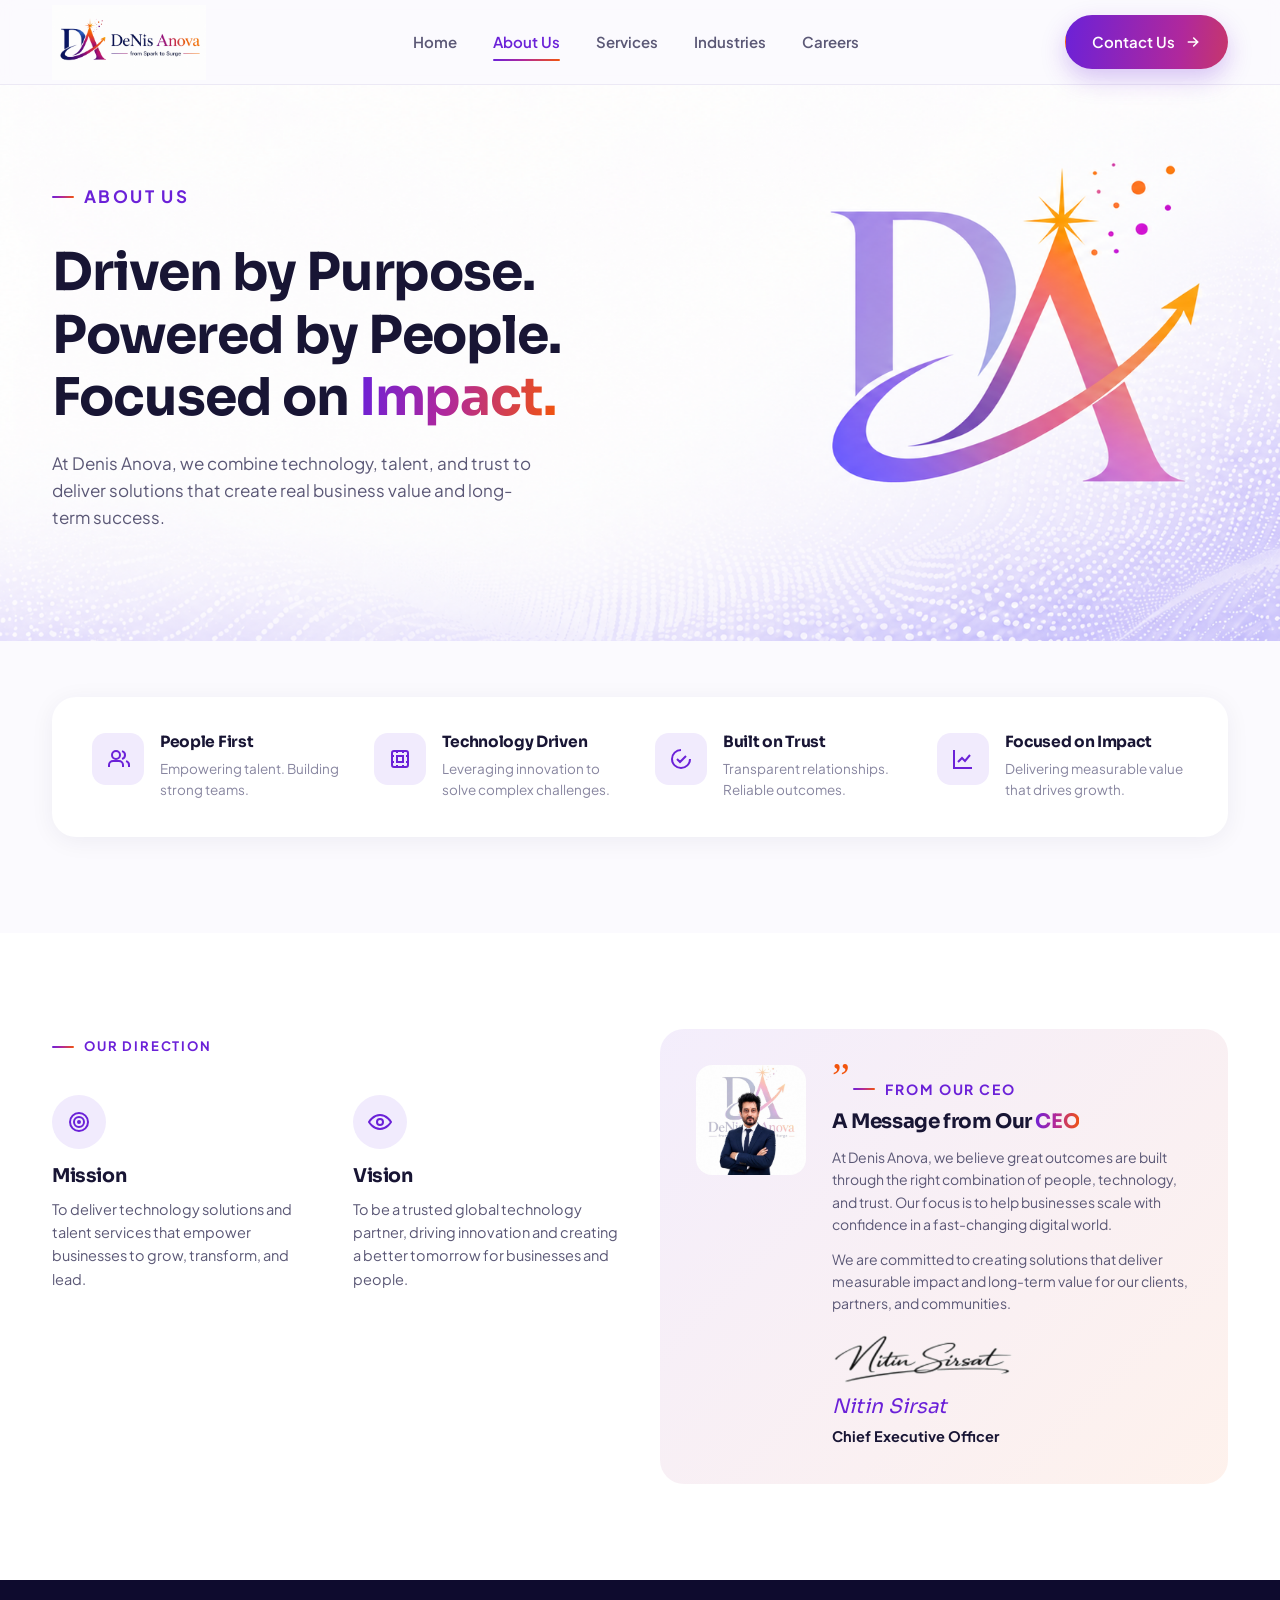
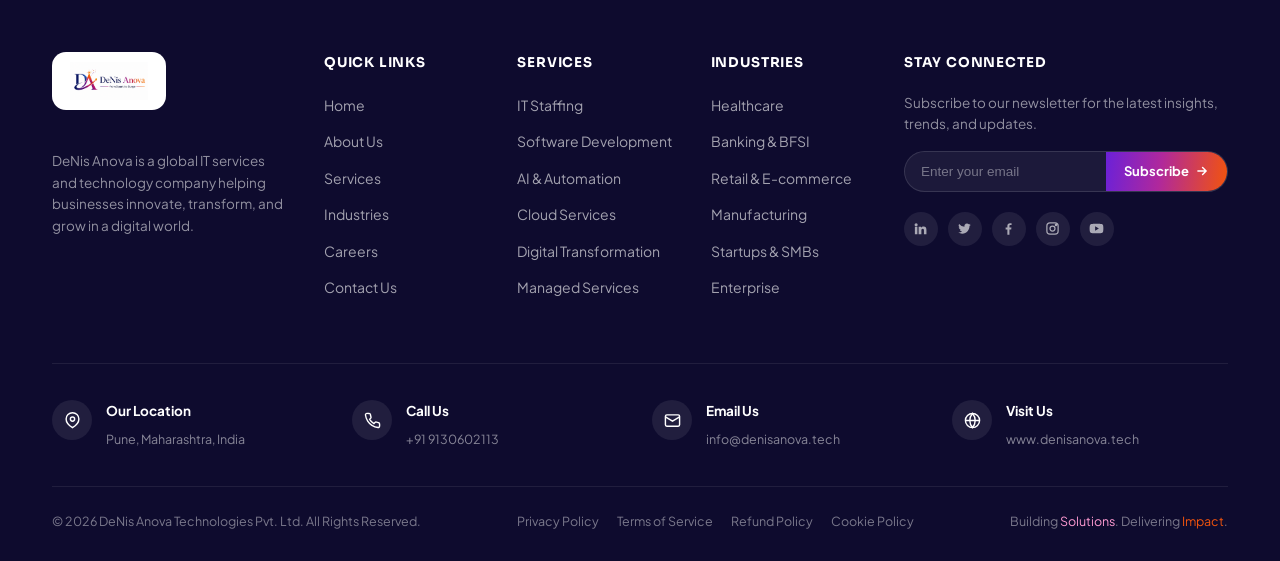
==== about.html @ b921ff55 "README.md # Priya Project  A responsive website developed using HTML, CSS and JavaScript.  ## Te" ====
<!DOCTYPE html>
<html lang="en">
<head>
<meta charset="UTF-8">
<meta name="viewport" content="width=device-width, initial-scale=1.0">
<title>About Us | DeNis Anova</title>
<meta name="description" content="Driven by purpose, powered by people, focused on impact — learn about DeNis Anova's mission, vision, and leadership.">
<link rel="preconnect" href="https://fonts.googleapis.com">
<link href="https://fonts.googleapis.com/css2?family=Sora:wght@600;700;800&family=Plus+Jakarta+Sans:wght@400;500;600;700&display=swap" rel="stylesheet">
<link rel="stylesheet" href="style.css">
</head>
<body>

<!-- ============================= HEADER ============================= -->
<header class="site-header">
  <div class="container">
    <a href="index.html" class="logo">
      <img src="Denislogo.png" alt="DeNis Anova logo">
    </a>

    <nav class="main-nav">
      <ul>
        <li><a href="index.html">Home</a></li>
        <li><a href="about.html" class="active">About Us</a></li>
        <li><a href="services.html">Services</a></li>
        <li><a href="industries.html">Industries</a></li>
        <li><a href="careers.html">Careers</a></li>
      </ul>
    </nav>

    <div class="header-actions">
      <a href="#" class="btn btn-primary" data-open-contact>
        Contact Us
        <svg viewBox="0 0 24 24" fill="none" stroke="currentColor" stroke-width="2.4" stroke-linecap="round"><path d="M5 12h14M13 6l6 6-6 6"/></svg>
      </a>
      <button class="nav-toggle" aria-label="Toggle menu"><span></span><span></span><span></span></button>
    </div>
  </div>
</header>

<!-- ============================= ABOUT HERO ============================= -->
<section class="hero about-hero">
  <div class="container">
    <div class="hero-copy reveal">
      <p class="eyebrow">About Us</p>
      <h1>Driven by Purpose.<br>Powered by People.<br>Focused on <span class="text-gradient">Impact.</span></h1>
      <p>At Denis Anova, we combine technology, talent, and trust to deliver solutions that create real business value and long-term success.</p>
    </div>
    <div class="about-photo-wrap reveal" aria-hidden="true"></div>
  </div>
</section>

<!-- ========================= PILLARS ========================= -->
<section class="section" style="padding-top:0;">
  <div class="container">
    <div class="pillars-row reveal">
      <div class="value-item">
        <div class="value-icon"><svg viewBox="0 0 24 24" fill="none" stroke="currentColor" stroke-width="2"><path d="M17 20v-2a4 4 0 0 0-4-4H7a4 4 0 0 0-4 4v2"/><circle cx="10" cy="8" r="4"/><path d="M23 20v-2a4 4 0 0 0-3-3.87M16 4.13a4 4 0 0 1 0 7.75"/></svg></div>
        <div><h4>People First</h4><p>Empowering talent. Building strong teams.</p></div>
      </div>
      <div class="value-item">
        <div class="value-icon"><svg viewBox="0 0 24 24" fill="none" stroke="currentColor" stroke-width="2"><rect x="4" y="4" width="16" height="16" rx="2"/><path d="M9 9h6v6H9zM4 9h2M4 15h2M18 9h2M18 15h2M9 4v2M15 4v2M9 18v2M15 18v2"/></svg></div>
        <div><h4>Technology Driven</h4><p>Leveraging innovation to solve complex challenges.</p></div>
      </div>
      <div class="value-item">
        <div class="value-icon"><svg viewBox="0 0 24 24" fill="none" stroke="currentColor" stroke-width="2"><path d="M11 17a5 5 0 0 0 5-5V7l-5-4-5 4v5a5 5 0 0 0 5 5z" opacity="0"/><path d="m8 12 3 3 6-6M21 12a9 9 0 1 1-9-9"/></svg></div>
        <div><h4>Built on Trust</h4><p>Transparent relationships. Reliable outcomes.</p></div>
      </div>
      <div class="value-item">
        <div class="value-icon"><svg viewBox="0 0 24 24" fill="none" stroke="currentColor" stroke-width="2"><path d="M3 3v18h18"/><path d="m7 15 4-4 3 3 5-6"/></svg></div>
        <div><h4>Focused on Impact</h4><p>Delivering measurable value that drives growth.</p></div>
      </div>
    </div>
  </div>
</section>

<!-- ========================= DIRECTION + CEO ========================= -->
<section class="section section-alt">
  <div class="container">
    <div class="about-grid">
      <div class="reveal">
        <p class="eyebrow">Our Direction</p>
        <div class="direction-cols mt-56" style="margin-top:24px;">
          <div class="direction-item">
            <div class="info-icon"><svg viewBox="0 0 24 24" fill="none" stroke="currentColor" stroke-width="2"><circle cx="12" cy="12" r="9"/><circle cx="12" cy="12" r="5"/><circle cx="12" cy="12" r="1"/></svg></div>
            <h3>Mission</h3>
            <p>To deliver technology solutions and talent services that empower businesses to grow, transform, and lead.</p>
          </div>
          <div class="direction-item">
            <div class="info-icon"><svg viewBox="0 0 24 24" fill="none" stroke="currentColor" stroke-width="2"><path d="M1 12s4-7 11-7 11 7 11 7-4 7-11 7-11-7-11-7z"/><circle cx="12" cy="12" r="3"/></svg></div>
            <h3>Vision</h3>
            <p>To be a trusted global technology partner, driving innovation and creating a better tomorrow for businesses and people.</p>
          </div>
        </div>
      </div>

      <div class="ceo-card reveal">
        <img src="nitin-sirsat.png" alt="Nitin Sirsat portrait">
        <div>
          <span class="quote-mark">&rdquo;</span>
          <p class="eyebrow" style="margin-bottom:4px;">From Our CEO</p>
          <h3>A Message from Our <span class="text-gradient">CEO</span></h3>
          <p>At Denis Anova, we believe great outcomes are built through the right combination of people, technology, and trust. Our focus is to help businesses scale with confidence in a fast-changing digital world.</p>
          <p>We are committed to creating solutions that deliver measurable impact and long-term value for our clients, partners, and communities.</p>
          <img src="nitin-signature.png" alt="Nitin Sirsat signature" class="sig-img">
          <div class="sig">Nitin Sirsat</div>
          <div class="sig-name">Chief Executive Officer</div>
        </div>
      </div>
    </div>
  </div>
</section>

<!-- ============================= FOOTER ============================= -->
<footer class="site-footer">
  <div class="container">
    <div class="footer-top">
      <div class="footer-brand">
        <a href="index.html" class="logo">
          <img src="Denislogo.png" alt="DeNis Anova logo">
        </a>
        <p>DeNis Anova is a global IT services and technology company helping businesses innovate, transform, and grow in a digital world.</p>
        <!-- <div class="footer-rule"></div> -->
        <!-- <div class="badges"><span>ISO 27001</span><span>ISO 9001</span><span>CMMI LEVEL 3</span><span>MSME REGISTERED</span></div> -->
      </div>

      <div class="footer-col">
        <h5>Quick Links</h5>
        <ul>
          <li><a href="index.html">Home</a></li>
          <li><a href="about.html">About Us</a></li>
          <li><a href="services.html">Services</a></li>
          <li><a href="industries.html">Industries</a></li>
          <li><a href="careers.html">Careers</a></li>
          <li><a href="#" data-open-contact>Contact Us</a></li>
        </ul>
      </div>

      <div class="footer-col">
        <h5>Services</h5>
        <ul>
          <li><a href="services.html">IT Staffing</a></li>
          <li><a href="services.html">Software Development</a></li>
          <li><a href="services.html">AI & Automation</a></li>
          <li><a href="services.html">Cloud Services</a></li>
          <li><a href="services.html">Digital Transformation</a></li>
          <li><a href="services.html">Managed Services</a></li>
        </ul>
      </div>

      <div class="footer-col">
        <h5>Industries</h5>
        <ul>
          <li><a href="industries.html">Healthcare</a></li>
          <li><a href="industries.html">Banking & BFSI</a></li>
          <li><a href="industries.html">Retail & E-commerce</a></li>
          <li><a href="industries.html">Manufacturing</a></li>
          <li><a href="industries.html">Startups & SMBs</a></li>
          <li><a href="industries.html">Enterprise</a></li>
        </ul>
      </div>

      <div class="footer-col newsletter">
        <h5>Stay Connected</h5>
        <p>Subscribe to our newsletter for the latest insights, trends, and updates.</p>
        <form class="subscribe-form" id="subscribe-form">
          <input type="email" placeholder="Enter your email" required>
          <button type="submit">Subscribe <svg viewBox="0 0 24 24" fill="none" stroke="currentColor" stroke-width="2.5" stroke-linecap="round"><path d="M5 12h14M13 6l6 6-6 6"/></svg></button>
        </form>
        <div class="social-row">
          <a href="#" aria-label="LinkedIn"><svg viewBox="0 0 24 24" fill="currentColor"><path d="M4.98 3.5a2.5 2.5 0 1 1 0 5 2.5 2.5 0 0 1 0-5zM3 9h4v12H3zM9 9h3.8v1.7h.1c.5-1 1.9-2 3.8-2 4.1 0 4.8 2.7 4.8 6.2V21h-4v-5.6c0-1.3 0-3-1.9-3s-2.2 1.5-2.2 2.9V21H9z"/></svg></a>
          <a href="#" aria-label="Twitter"><svg viewBox="0 0 24 24" fill="currentColor"><path d="M22 5.9c-.7.3-1.5.6-2.3.7.8-.5 1.5-1.3 1.8-2.3-.8.5-1.7.8-2.6 1a4.1 4.1 0 0 0-7 3.7A11.6 11.6 0 0 1 3.4 4.6a4 4 0 0 0 1.3 5.5c-.6 0-1.3-.2-1.8-.5v.1c0 2 1.4 3.6 3.3 4a4 4 0 0 1-1.8.1 4.1 4.1 0 0 0 3.8 2.9A8.3 8.3 0 0 1 2 18.4a11.6 11.6 0 0 0 6.3 1.8c7.5 0 11.7-6.3 11.7-11.7v-.5c.8-.6 1.5-1.3 2-2.1z"/></svg></a>
          <a href="#" aria-label="Facebook"><svg viewBox="0 0 24 24" fill="currentColor"><path d="M13.5 22v-8.4h2.8l.4-3.3h-3.2V8.1c0-1 .3-1.6 1.7-1.6h1.7V3.5c-.3 0-1.3-.1-2.5-.1-2.5 0-4.2 1.5-4.2 4.3v2.5H7.4v3.3h2.8V22z"/></svg></a>
          <a href="#" aria-label="Instagram"><svg viewBox="0 0 24 24" fill="none" stroke="currentColor" stroke-width="2"><rect x="3" y="3" width="18" height="18" rx="5"/><circle cx="12" cy="12" r="4"/><circle cx="17.5" cy="6.5" r="1"/></svg></a>
          <a href="#" aria-label="YouTube"><svg viewBox="0 0 24 24" fill="currentColor"><path d="M23 12s0-3.6-.5-5.2c-.3-1-1-1.7-2-2C18.9 4.3 12 4.3 12 4.3s-6.9 0-8.5.5c-1 .3-1.7 1-2 2C1 8.4 1 12 1 12s0 3.6.5 5.2c.3 1 1 1.7 2 2 1.6.5 8.5.5 8.5.5s6.9 0 8.5-.5c1-.3 1.7-1 2-2 .5-1.6.5-5.2.5-5.2zM9.8 15.5V8.5l6 3.5z"/></svg></a>
        </div>
      </div>
    </div>

    <div class="footer-contact-row">
      <div class="footer-contact-item">
        <div class="ic"><svg viewBox="0 0 24 24" fill="none" stroke="currentColor" stroke-width="2"><path d="M21 10c0 7-9 12-9 12s-9-5-9-12a9 9 0 0 1 18 0z"/><circle cx="12" cy="10" r="3"/></svg></div>
        <div><strong>Our Location</strong><span>Pune, Maharashtra, India</span></div>
      </div>
      <div class="footer-contact-item">
        <div class="ic"><svg viewBox="0 0 24 24" fill="none" stroke="currentColor" stroke-width="2"><path d="M22 16.9v3a2 2 0 0 1-2.2 2 19.8 19.8 0 0 1-8.6-3.1 19.5 19.5 0 0 1-6-6 19.8 19.8 0 0 1-3.1-8.6A2 2 0 0 1 4.1 2h3a2 2 0 0 1 2 1.7c.1 1 .3 2 .7 3a2 2 0 0 1-.4 2.1L8 10.3a16 16 0 0 0 6 6l1.5-1.5a2 2 0 0 1 2.1-.4c1 .4 2 .6 3 .7a2 2 0 0 1 1.4 2.1z"/></svg></div>
        <div><strong>Call Us</strong><span>+91 9130602113</span></div>
      </div>
      <div class="footer-contact-item">
        <div class="ic"><svg viewBox="0 0 24 24" fill="none" stroke="currentColor" stroke-width="2"><rect x="2" y="4" width="20" height="16" rx="2"/><path d="m2 7 10 6 10-6"/></svg></div>
        <div><strong>Email Us</strong><span>info@denisanova.tech</span></div>
      </div>
      <div class="footer-contact-item">
        <div class="ic"><svg viewBox="0 0 24 24" fill="none" stroke="currentColor" stroke-width="2"><circle cx="12" cy="12" r="10"/><path d="M2 12h20M12 2a15 15 0 0 1 0 20 15 15 0 0 1 0-20z"/></svg></div>
        <div><strong>Visit Us</strong><span>www.denisanova.tech</span></div>
      </div>
    </div>

    <div class="footer-bottom">
      <span>© 2026 DeNis Anova Technologies Pvt. Ltd. All Rights Reserved.</span>
      <div class="legal-links">
        <a href="#">Privacy Policy</a>
        <a href="#">Terms of Service</a>
        <a href="#">Refund Policy</a>
        <a href="#">Cookie Policy</a>
      </div>
      <span class="tagline-mini">Building <span class="p">Solutions</span>. Delivering <span>Impact</span>.</span>
    </div>
  </div>
</footer>

<!-- ============================= CONTACT MODAL ============================= -->
<div class="modal-overlay" id="contact-modal">
  <div class="modal-box">
    <div class="modal-side">
      <div>
        <div class="logo">
          <span class="logo-mark">DA</span>
          <span class="logo-text"><span class="name" style="color:#fff;">DeNis <span>Anova</span></span></span>
        </div>
        <h3>Let's Build Something Great Together.</h3>
        <p>Have a question, idea, or project in mind? We'd love to hear from you. Fill out the form and our team will get back to you shortly.</p>
      </div>
      <div class="modal-contact-list">
        <a href="mailto:ceo@denisanova.tech"><span class="ic"><svg viewBox="0 0 24 24" fill="none" stroke="currentColor" stroke-width="2"><rect x="2" y="4" width="20" height="16" rx="2"/><path d="m2 7 10 6 10-6"/></svg></span> ceo@denisanova.tech</a>
        <a href="tel:+918530602113"><span class="ic"><svg viewBox="0 0 24 24" fill="none" stroke="currentColor" stroke-width="2"><path d="M22 16.9v3a2 2 0 0 1-2.2 2 19.8 19.8 0 0 1-8.6-3.1 19.5 19.5 0 0 1-6-6 19.8 19.8 0 0 1-3.1-8.6A2 2 0 0 1 4.1 2h3a2 2 0 0 1 2 1.7c.1 1 .3 2 .7 3a2 2 0 0 1-.4 2.1L8 10.3a16 16 0 0 0 6 6l1.5-1.5a2 2 0 0 1 2.1-.4c1 .4 2 .6 3 .7a2 2 0 0 1 1.4 2.1z"/></svg></span> +91 8530602113</a>
        <span><span class="ic"><svg viewBox="0 0 24 24" fill="none" stroke="currentColor" stroke-width="2"><path d="M21 10c0 7-9 12-9 12s-9-5-9-12a9 9 0 0 1 18 0z"/><circle cx="12" cy="10" r="3"/></svg></span> Pune, Maharashtra, India</span>
        <a href="https://www.denisanova.tech" target="_blank" rel="noopener"><span class="ic"><svg viewBox="0 0 24 24" fill="none" stroke="currentColor" stroke-width="2"><circle cx="12" cy="12" r="10"/><path d="M2 12h20M12 2a15 15 0 0 1 0 20 15 15 0 0 1 0-20z"/></svg></span> www.denisanova.tech</a>
      </div>
    </div>

    <div class="modal-form">
      <button class="modal-close" data-close-contact aria-label="Close"><svg viewBox="0 0 24 24" fill="none" stroke="currentColor" stroke-width="2.4" stroke-linecap="round"><path d="M6 6l12 12M18 6 6 18"/></svg></button>
      <form id="contact-form">
        <h3>Send us a Message</h3>
        <div class="form-row">
          <div class="field"><input type="text" placeholder="Full Name *" required><span class="field-icon"><svg viewBox="0 0 24 24" fill="none" stroke="currentColor" stroke-width="2"><circle cx="12" cy="8" r="4"/><path d="M4 21c0-4 3.5-7 8-7s8 3 8 7"/></svg></span></div>
          <div class="field"><input type="email" placeholder="Work Email *" required><span class="field-icon"><svg viewBox="0 0 24 24" fill="none" stroke="currentColor" stroke-width="2"><rect x="2" y="4" width="20" height="16" rx="2"/><path d="m2 7 10 6 10-6"/></svg></span></div>
        </div>
        <div class="field field-full"><input type="text" placeholder="Company Name"><span class="field-icon"><svg viewBox="0 0 24 24" fill="none" stroke="currentColor" stroke-width="2"><rect x="4" y="3" width="16" height="18" rx="1"/><path d="M9 7h1M14 7h1M9 11h1M14 11h1M9 15h1M14 15h1"/></svg></span></div>
        <div class="field field-full">
          <select required>
            <option value="" selected disabled>Subject / Service Interested In</option>
            <option>IT Staffing</option>
            <option>Software Development</option>
            <option>Cloud Services</option>
            <option>Artificial Intelligence</option>
            <option>Digital Transformation</option>
            <option>IT Consulting</option>
            <option>Managed Services</option>
            <option>Careers</option>
            <option>Other</option>
          </select>
        </div>
        <div class="field field-full"><textarea placeholder="Your Message"></textarea></div>
        <button type="submit" class="btn btn-primary btn-block">Send Message <svg viewBox="0 0 24 24" fill="none" stroke="currentColor" stroke-width="2.4" stroke-linecap="round"><path d="M5 12h14M13 6l6 6-6 6"/></svg></button>
        <div class="form-note"><svg viewBox="0 0 24 24" fill="none" stroke="currentColor" stroke-width="2"><path d="M12 2 4 6v6c0 5 3.5 8.5 8 10 4.5-1.5 8-5 8-10V6l-8-4z"/></svg> We respect your privacy. Your information is safe with us.</div>
      </form>
      <div class="form-success" id="form-success">
        <svg viewBox="0 0 24 24" fill="none" stroke="currentColor" stroke-width="1.6"><circle cx="12" cy="12" r="10"/><path d="m8 12 3 3 5-6"/></svg>
        <h4>Message sent!</h4>
        <p>Thanks for reaching out — our team will get back to you shortly.</p>
      </div>
    </div>
  </div>
</div>

<script src="script.js"></script>
</body>
</html>
---- style.css ----
/* ==========================================================================
   DeNis Anova — Shared Stylesheet
   ========================================================================== */

:root {
  /* Brand palette (derived from provided design) */
  --purple: #6B21D8;
  --purple-dark: #4C1D95;
  --orange: #F2540D;
  --gradient: linear-gradient(97deg, #6B21D8 0%, #B0289C 45%, #F2540D 100%);
  --gradient-soft: linear-gradient(135deg, rgba(107,33,216,0.08) 0%, rgba(242,84,13,0.08) 100%);
  --navy: #0E0B2E;
  --navy-soft: #16123C;
  --text-dark: #181534;
  --text-body: #5B5876;
  --text-muted: #8886A0;
  --bg-light: #FBFAFE;
  --bg-card: #FFFFFF;
  --border-soft: #ECE9F5;
  --icon-bg: #F1EBFD;

  --radius-sm: 10px;
  --radius-md: 16px;
  --radius-lg: 24px;
  --radius-pill: 999px;

  --shadow-card: 0 4px 24px rgba(20, 10, 60, 0.06);
  --shadow-card-hover: 0 14px 36px rgba(20, 10, 60, 0.12);

  --container: 1240px;
}

* { box-sizing: border-box; margin: 0; padding: 0; }

html { scroll-behavior: smooth; }

body {
  font-family: 'Plus Jakarta Sans', 'Segoe UI', system-ui, -apple-system, sans-serif;
  color: var(--text-body);
  background: var(--bg-light);
  line-height: 1.6;
  -webkit-font-smoothing: antialiased;
}

img { max-width: 100%; display: block; }
a { text-decoration: none; color: inherit; }
ul { list-style: none; }
button { font-family: inherit; cursor: pointer; }

.container {
  max-width: var(--container);
  margin: 0 auto;
  padding: 0 32px;
}

h1, h2, h3, h4 {
  font-family: 'Sora', 'Segoe UI', sans-serif;
  color: var(--text-dark);
  font-weight: 700;
  line-height: 1.2;
  letter-spacing: -0.02em;
}

.eyebrow {
  display: inline-flex;
  align-items: center;
  gap: 10px;
  font-size: 13px;
  font-weight: 700;
  letter-spacing: 0.14em;
  text-transform: uppercase;
  color: var(--purple);
  margin-bottom: 14px;
}
.eyebrow::before {
  content: "";
  width: 22px;
  height: 2px;
  background: var(--gradient);
  border-radius: 2px;
}

.text-gradient {
  background: var(--gradient);
  -webkit-background-clip: text;
  background-clip: text;
  color: transparent;
}

/* Buttons -------------------------------------------------------------- */
.btn {
  display: inline-flex;
  align-items: center;
  gap: 10px;
  padding: 14px 26px;
  border-radius: var(--radius-pill);
  font-weight: 600;
  font-size: 15px;
  border: 1px solid transparent;
  transition: transform 0.25s ease, box-shadow 0.25s ease, background 0.25s ease, color 0.25s ease;
  white-space: nowrap;
}
.btn svg { transition: transform 0.25s ease; width: 16px; height: 16px; }
.btn:hover svg { transform: translateX(3px); }

.btn-primary {
  background: var(--gradient);
  background-size: 160% 160%;
  background-position: 0% 50%;
  color: #fff;
  box-shadow: 0 10px 24px rgba(107, 33, 216, 0.25);
}
.btn-primary:hover {
  background-position: 100% 50%;
  box-shadow: 0 14px 30px rgba(242, 84, 13, 0.3);
  transform: translateY(-2px);
}

.btn-outline {
  background: transparent;
  color: var(--purple);
  border-color: #DDD3F7;
}
.btn-outline:hover {
  border-color: var(--purple);
  background: var(--icon-bg);
  transform: translateY(-2px);
}

.btn-white {
  background: #fff;
  color: var(--purple);
}
.btn-white:hover { transform: translateY(-2px); box-shadow: 0 10px 24px rgba(0,0,0,0.12); }

.btn-block { width: 100%; justify-content: center; }

/* Header ----------------------------------------------------------------*/
.site-header {
  position: sticky;
  top: 0;
  z-index: 500;
  background: rgba(251, 250, 254, 0.85);
  backdrop-filter: blur(10px);
  border-bottom: 1px solid var(--border-soft);
}
.site-header .container {
  display: flex;
  align-items: center;
  justify-content: space-between;
  height: 84px;
}
.logo {
  display: flex;
  align-items: center;
  gap: 10px;
}
.logo img { height: 75px; width: auto; display: block; }
.footer-brand .logo {
  background: #fff;
  padding: 10px 18px;
  border-radius: 14px;
  display: inline-flex;
  margin-bottom: 22px;
}
.footer-brand .logo img { height: 38px; }
.logo-mark {
  width: 42px;
  height: 42px;
  border-radius: 12px;
  background: var(--gradient);
  display: flex;
  align-items: center;
  justify-content: center;
  color: #fff;
  font-family: 'Sora', sans-serif;
  font-weight: 800;
  font-size: 18px;
  flex-shrink: 0;
}
.logo-text { display: flex; flex-direction: column; line-height: 1.1; }
.logo-text .name { font-family: 'Sora', sans-serif; font-weight: 700; font-size: 19px; color: var(--text-dark); }
.logo-text .name span { color: var(--orange); }
.logo-text .tagline { font-size: 10.5px; letter-spacing: 0.08em; color: var(--text-muted); text-transform: uppercase; margin-top: 2px; }

.main-nav ul { display: flex; gap: 36px; align-items: center; }
.main-nav a {
  font-weight: 600;
  font-size: 15px;
  color: var(--text-body);
  position: relative;
  padding: 6px 0;
  transition: color 0.2s ease;
}
.main-nav a::after {
  content: "";
  position: absolute;
  left: 0; bottom: -4px;
  width: 0; height: 2px;
  background: var(--gradient);
  border-radius: 2px;
  transition: width 0.25s ease;
}
.main-nav a:hover { color: var(--purple); }
.main-nav a:hover::after { width: 100%; }
.main-nav a.active { color: var(--purple); }
.main-nav a.active::after { width: 100%; }

.header-actions { display: flex; align-items: center; gap: 18px; }

.nav-toggle {
  display: none;
  flex-direction: column;
  gap: 5px;
  background: none;
  border: none;
  padding: 6px;
}
.nav-toggle span { width: 24px; height: 2px; background: var(--text-dark); border-radius: 2px; transition: all 0.25s ease; }

/* Hero ------------------------------------------------------------------*/
.hero {
  position: relative;
  overflow: hidden;
  padding: 76px 0 60px;
  background: var(--gradient-soft);
}
.hero .container {
  display: grid;
  grid-template-columns: 1fr 1fr;
  gap: 48px;
  align-items: center;
}
.hero-copy h1 {
  font-size: clamp(34px, 4.2vw, 52px);
  margin-bottom: 20px;
}
.hero-copy p {
  font-size: 17px;
  max-width: 480px;
  margin-bottom: 32px;
}
.hero-actions { display: flex; gap: 16px; flex-wrap: wrap; }

.hero-visual {
  position: relative;
  display: flex;
  justify-content: center;
}
.hero-ring {
  position: absolute;
  inset: 0;
  margin: auto;
  width: 430px;
  height: 430px;
  border-radius: 50%;
  background: conic-gradient(from 200deg, var(--purple), var(--orange), transparent 70%);
  opacity: 0.85;
  filter: blur(0.5px);
  z-index: 0;
}
.hero-photo {
  position: relative;
  z-index: 1;
  width: 380px;
  border-radius: 20px;
}
.hero-card {
  position: absolute;
  z-index: 2;
  bottom: 18px;
  right: -10px;
  background: #fff;
  border-radius: var(--radius-md);
  padding: 16px 22px;
  box-shadow: var(--shadow-card-hover);
  min-width: 210px;
}
.hero-card .name { font-family: 'Sora', sans-serif; font-weight: 700; color: var(--text-dark); font-size: 16px; }
.hero-card .role { font-size: 12.5px; color: var(--text-muted); margin-bottom: 10px; }
.hero-card .brand { display: flex; align-items: center; gap: 6px; font-size: 11px; font-weight: 700; color: var(--text-dark); }
.hero-card .brand span.small-mark {
  width: 18px; height: 18px; border-radius: 5px; background: var(--gradient); display:inline-block;
}

/* Value strip -------------------------------------------------------------*/
.value-strip {
  margin-top: -34px;
  position: relative;
  z-index: 3;
}
.value-strip .container { background: #fff; border-radius: var(--radius-lg); box-shadow: var(--shadow-card); padding: 36px 40px; }
.value-grid { display: grid; grid-template-columns: repeat(4, 1fr); gap: 30px; }
.value-item { display: flex; gap: 16px; align-items: flex-start; }
.value-icon {
  width: 52px; height: 52px; border-radius: 14px;
  background: var(--icon-bg);
  display: flex; align-items: center; justify-content: center;
  flex-shrink: 0;
  color: var(--purple);
}
.value-icon svg { width: 24px; height: 24px; }
.value-item h4 { font-size: 15.5px; margin-bottom: 6px; }
.value-item p { font-size: 13.5px; color: var(--text-muted); }

/* Section basics ------------------------------------------------------- */
.section { padding: 96px 0; }
.section-head { max-width: 620px; margin-bottom: 52px; }
.section-head h2 { font-size: clamp(28px, 3.4vw, 38px); }
.section-head p { margin-top: 14px; font-size: 16px; }
.section-head.center { margin-left: auto; margin-right: auto; text-align: center; }
.section-head.center .eyebrow::before { margin: 0 auto; }
.section-head.center .eyebrow { justify-content: center; }

.section-alt { background: #fff; }

/* Services grid ---------------------------------------------------------*/
.services-grid {
  display: grid;
  grid-template-columns: repeat(3, 1fr);
  gap: 24px;
}
.service-card {
  background: var(--bg-card);
  border: 1px solid var(--border-soft);
  border-radius: var(--radius-lg);
  padding: 32px 28px;
  transition: transform 0.3s ease, box-shadow 0.3s ease, border-color 0.3s ease;
}
.service-card:hover {
  transform: translateY(-6px);
  box-shadow: var(--shadow-card-hover);
  border-color: transparent;
}
.service-icon {
  width: 56px; height: 56px;
  border-radius: 14px;
  background: var(--icon-bg);
  display: flex; align-items: center; justify-content: center;
  margin-bottom: 20px;
  color: var(--purple);
}
.service-icon svg { width: 26px; height: 26px; }
.service-card h3 { font-size: 18px; margin-bottom: 10px; }
.service-card p { font-size: 14px; margin-bottom: 18px; }
.service-tagline { font-weight: 700; color: var(--text-dark); font-size: 14.5px; margin-bottom: 6px; }
.service-desc { font-size: 13.5px; color: var(--text-muted); margin-bottom: 16px; line-height: 1.55; }
.service-list {
  list-style: none;
  margin: 0 0 20px;
  padding: 0;
  display: grid;
  grid-template-columns: 1fr 1fr;
  gap: 7px 14px;
}
.service-list li {
  font-size: 12.5px;
  color: var(--text-muted);
  display: flex;
  align-items: flex-start;
  gap: 7px;
  line-height: 1.3;
}
.service-list li::before {
  content: '';
  width: 5px; height: 5px;
  border-radius: 50%;
  background: linear-gradient(135deg, var(--purple), var(--orange));
  margin-top: 5px;
  flex-shrink: 0;
}
.service-link {
  display: inline-flex; align-items: center; gap: 6px;
  font-weight: 700; font-size: 13.5px; color: var(--purple);
}
.service-link svg { width: 14px; height: 14px; transition: transform 0.2s ease; }
.service-card:hover .service-link svg { transform: translateX(4px); }

/* CTA banner ------------------------------------------------------------*/
.cta-banner {
  background: var(--gradient-soft);
  border-radius: var(--radius-lg);
  padding: 28px 36px;
  display: flex;
  align-items: center;
  justify-content: space-between;
  gap: 24px;
  flex-wrap: wrap;
}
.cta-banner-left { display: flex; align-items: center; gap: 18px; }
.cta-banner-icon {
  width: 54px; height: 54px; border-radius: 50%;
  background: var(--gradient);
  display: flex; align-items: center; justify-content: center;
  color: #fff; flex-shrink: 0;
}
.cta-banner-icon svg { width: 24px; height: 24px; }
.cta-banner h4 { font-size: 17px; margin-bottom: 4px; }
.cta-banner p { font-size: 14px; }

/* Cards grid generic (industries, why-join) ------------------------------*/
.cards-grid {
  display: grid;
  grid-template-columns: repeat(3, 1fr);
  gap: 24px;
}
.info-card {
  background: #fff;
  border: 1px solid var(--border-soft);
  border-radius: var(--radius-lg);
  padding: 30px 26px;
  transition: transform 0.3s ease, box-shadow 0.3s ease;
}
.info-card:hover { transform: translateY(-6px); box-shadow: var(--shadow-card-hover); }
.info-icon {
  width: 54px; height: 54px; border-radius: 50%;
  background: var(--icon-bg);
  display: flex; align-items: center; justify-content: center;
  color: var(--purple);
  margin-bottom: 18px;
}
.info-icon svg { width: 24px; height: 24px; }
.info-card h3 { font-size: 17px; margin-bottom: 8px; }
.info-card p { font-size: 14px; }

/* Values row (4-up, no border card, used on About) -----------------------*/
.pillars-row {
  background: #fff;
  border-radius: var(--radius-lg);
  box-shadow: var(--shadow-card);
  padding: 36px 40px;
  display: grid;
  grid-template-columns: repeat(4, 1fr);
  gap: 30px;
  margin-top: 56px;
}

/* About / Services / Industries / Careers hero banners ---------------------*/
.about-hero .container,
.services-hero .container,
.industries-hero .container,
.careers-hero .container {
  display: grid;
  grid-template-columns: 1fr 0.9fr;
  gap: 56px;
  align-items: center;
}
.about-hero,
.services-hero,
.industries-hero,
.careers-hero {
  overflow: visible;
  background-size: cover;
  background-position: center right;
  background-repeat: no-repeat;
}
.about-hero { background-image: url('denis_anova_icon.png'); }
.services-hero { background-image: url('service_banner.png'); }
.industries-hero { background-image: url('industries_banner.png'); }
.careers-hero { background-image: url('1785433344548_image.png'); }
.about-photo-wrap {
  position: relative;
  width: 100%;
  min-height: 420px;
}

.direction-cols { display: grid; grid-template-columns: repeat(2, 1fr); gap: 34px; }
.direction-item .info-icon { margin-bottom: 16px; }
.direction-item h3 { font-size: 19px; margin-bottom: 10px; }
.direction-item p { font-size: 14.5px; }

.about-grid { display: grid; grid-template-columns: 1fr 1fr; gap: 40px; align-items: start; }

.ceo-card {
  background: var(--gradient-soft);
  border-radius: var(--radius-lg);
  padding: 36px;
  display: grid;
  grid-template-columns: auto 1fr;
  gap: 26px;
  align-items: start;
}
.ceo-card img { width: 110px; height: 110px; border-radius: 16px; object-fit: cover; }
.ceo-card .quote-mark { font-size: 40px; color: var(--orange); font-family: Georgia, serif; line-height: 0.6; }
.ceo-card h3 { font-size: 20px; margin: 6px 0 12px; }
.ceo-card p { font-size: 14px; margin-bottom: 12px; }
.ceo-card .sig-img { height: 52px; width: auto; display: block; margin-top: 18px; }
.ceo-card .sig { font-family: 'Sora', sans-serif; font-style: italic; color: var(--purple); font-size: 20px; margin-top: 6px; }
.ceo-card .sig-name { font-weight: 700; color: var(--text-dark); font-size: 14.5px; margin-top: 2px; }

/* Careers ----------------------------------------------------------------*/
.openings-head { display: flex; justify-content: space-between; align-items: flex-end; margin-bottom: 30px; flex-wrap: wrap; gap: 20px; }
.openings-track { display: grid; grid-template-columns: repeat(3, 1fr); gap: 22px; }
.job-card { background: #fff; border: 1px solid var(--border-soft); border-radius: var(--radius-lg); padding: 26px; transition: box-shadow .3s ease, transform .3s ease; }
.job-card:hover { box-shadow: var(--shadow-card-hover); transform: translateY(-4px); }
.job-top { display: flex; justify-content: space-between; align-items: flex-start; margin-bottom: 12px; gap: 10px; }
.job-top h3 { font-size: 16.5px; }
.badge { background: var(--icon-bg); color: var(--purple); font-size: 11.5px; font-weight: 700; padding: 5px 12px; border-radius: var(--radius-pill); white-space: nowrap; }
.job-meta { display: flex; gap: 14px; font-size: 12.5px; color: var(--text-muted); margin-bottom: 14px; flex-wrap: wrap; }
.job-meta span { display: inline-flex; align-items: center; gap: 5px; }
.job-meta svg { width: 14px; height: 14px; }
.job-card p.job-desc { font-size: 13.5px; margin-bottom: 16px; }

.resume-banner {
  margin-top: 56px;
  background: linear-gradient(97deg, var(--navy) 0%, var(--purple-dark) 55%, var(--orange) 130%);
  border-radius: var(--radius-lg);
  padding: 30px 36px;
  display: flex; align-items: center; justify-content: space-between; gap: 24px; flex-wrap: wrap;
  color: #fff;
}
.resume-banner-left { display: flex; align-items: center; gap: 18px; }
.resume-banner h4 { color: #fff; font-size: 17px; margin-bottom: 4px; }
.resume-banner p { color: rgba(255,255,255,0.75); font-size: 14px; }
.resume-banner-icon {
  width: 54px; height: 54px; border-radius: 50%; background: rgba(255,255,255,0.14);
  display: flex; align-items: center; justify-content: center; color: #fff; flex-shrink: 0;
}
.resume-banner-icon svg { width: 24px; height: 24px; }

/* Industries hero visual ---------------------------------------------------*/
.industries-hero .container, .services-hero .container {
  display: grid; grid-template-columns: 1fr 0.9fr; gap: 48px; align-items: center;
}
.orb-visual { position: relative; aspect-ratio: 1/1; max-width: 420px; margin: 0 auto; }
.orb-globe {
  position: absolute; inset: 10%; border-radius: 50%;
  background: radial-gradient(circle at 30% 30%, rgba(107,33,216,0.35), rgba(242,84,13,0.15) 70%);
  border: 1px solid rgba(107,33,216,0.2);
}
.orb-icon {
  position: absolute; width: 62px; height: 62px; border-radius: 50%;
  background: #fff; box-shadow: var(--shadow-card);
  display: flex; align-items: center; justify-content: center; color: var(--purple);
}
.orb-icon svg { width: 26px; height: 26px; }
.orb-icon.i1 { top: 0%; left: 8%; }
.orb-icon.i2 { top: 6%; right: 2%; }
.orb-icon.i3 { top: 42%; left: -4%; }
.orb-icon.i4 { top: 42%; right: -6%; }
.orb-icon.i5 { bottom: 6%; left: 14%; }
.orb-icon.i6 { bottom: 0%; right: 16%; }

/* Footer -------------------------------------------------------------------*/
.site-footer { background: var(--navy); color: rgba(255,255,255,0.68); padding: 72px 0 0; }
.footer-top {
  display: grid;
  grid-template-columns: 1.5fr 1fr 1fr 1fr 1.2fr;
  gap: 36px;
  padding-bottom: 52px;
  border-bottom: 1px solid rgba(255,255,255,0.08);
}
.footer-brand .logo-text .name { color: #fff; }
.footer-brand p { font-size: 13.5px; margin: 18px 0 22px; max-width: 260px; color: rgba(255,255,255,0.55); }
.footer-rule { width: 42px; height: 3px; background: var(--gradient); border-radius: 2px; margin-bottom: 20px; }
.badges { display: flex; gap: 10px; flex-wrap: wrap; }
.badges span {
  font-size: 10px; font-weight: 700; color: rgba(255,255,255,0.55);
  border: 1px solid rgba(255,255,255,0.14); border-radius: 8px; padding: 6px 9px;
}
.footer-col h5 { color: #fff; font-family: 'Sora', sans-serif; font-size: 13.5px; letter-spacing: 0.06em; text-transform: uppercase; margin-bottom: 18px; }
.footer-col ul li { margin-bottom: 11px; }
.footer-col a { font-size: 14px; color: rgba(255,255,255,0.62); transition: color 0.2s ease; }
.footer-col a:hover { color: #fff; }
.footer-col.newsletter p { font-size: 13.5px; margin-bottom: 16px; color: rgba(255,255,255,0.55); }
.subscribe-form { display: flex; border-radius: var(--radius-pill); overflow: hidden; background: rgba(255,255,255,0.06); border: 1px solid rgba(255,255,255,0.12); }
.subscribe-form input {
  flex: 1; background: transparent; border: none; padding: 12px 16px; color: #fff; font-size: 13.5px; outline: none;
}
.subscribe-form input::placeholder { color: rgba(255,255,255,0.4); }
.subscribe-form button {
  background: var(--gradient); border: none; color: #fff; font-weight: 700; font-size: 13px;
  padding: 0 18px; display: flex; align-items: center; gap: 6px;
}
.subscribe-form button svg { width: 14px; height: 14px; }
.social-row { display: flex; gap: 10px; margin-top: 20px; }
.social-row a {
  width: 34px; height: 34px; border-radius: 50%; background: rgba(255,255,255,0.08);
  display: flex; align-items: center; justify-content: center; transition: background 0.2s ease;
}
.social-row a:hover { background: var(--gradient); }
.social-row svg { width: 15px; height: 15px; }

.footer-contact-row {
  display: grid; grid-template-columns: repeat(4, 1fr); gap: 24px;
  padding: 36px 0; border-bottom: 1px solid rgba(255,255,255,0.08);
}
.footer-contact-item { display: flex; gap: 14px; align-items: flex-start; }
.footer-contact-item .ic {
  width: 40px; height: 40px; border-radius: 50%; background: rgba(255,255,255,0.08);
  display: flex; align-items: center; justify-content: center; flex-shrink: 0; color: #fff;
}
.footer-contact-item .ic svg { width: 17px; height: 17px; }
.footer-contact-item strong { display: block; color: #fff; font-size: 13.5px; margin-bottom: 3px; }
.footer-contact-item span { font-size: 12.5px; color: rgba(255,255,255,0.5); }

.footer-bottom {
  display: flex; align-items: center; justify-content: space-between; flex-wrap: wrap; gap: 12px;
  padding: 24px 0 30px; font-size: 12.5px; color: rgba(255,255,255,0.45);
}
.footer-bottom .legal-links { display: flex; gap: 18px; flex-wrap: wrap; }
.footer-bottom .legal-links a { color: rgba(255,255,255,0.45); }
.footer-bottom .legal-links a:hover { color: #fff; }
.footer-bottom .tagline-mini span { color: var(--orange); }
.footer-bottom .tagline-mini span.b { color: var(--purple); }
.footer-bottom .tagline-mini span.p { color: #FF9BD2; }

/* Contact modal -------------------------------------------------------------*/
.modal-overlay {
  position: fixed; inset: 0; background: rgba(8, 5, 24, 0.6);
  display: flex; align-items: center; justify-content: center;
  z-index: 1000; padding: 24px;
  opacity: 0; pointer-events: none; transition: opacity 0.25s ease;
}
.modal-overlay.open { opacity: 1; pointer-events: auto; }
.modal-box {
  background: #fff; border-radius: var(--radius-lg); overflow: hidden;
  max-width: 900px; width: 100%; display: grid; grid-template-columns: 0.85fr 1fr;
  max-height: 92vh; overflow-y: auto;
  transform: translateY(16px); transition: transform 0.25s ease;
  box-shadow: 0 30px 80px rgba(0,0,0,0.35);
}
.modal-overlay.open .modal-box { transform: translateY(0); }
.modal-side {
  background: var(--navy);
  background-image: radial-gradient(circle at 20% 20%, rgba(107,33,216,0.5), transparent 60%), radial-gradient(circle at 90% 90%, rgba(242,84,13,0.35), transparent 55%);
  padding: 44px 36px;
  color: #fff;
  display: flex; flex-direction: column; justify-content: space-between;
}
.modal-side h3 { color: #fff; font-size: 26px; margin: 20px 0 14px; }
.modal-side p { color: rgba(255,255,255,0.65); font-size: 14px; margin-bottom: 24px; }
.modal-contact-list { display: flex; flex-direction: column; gap: 14px; }
.modal-contact-list a, .modal-contact-list span { display: flex; align-items: center; gap: 12px; font-size: 13.5px; color: rgba(255,255,255,0.85); }
.modal-contact-list .ic { width: 32px; height: 32px; border-radius: 50%; background: rgba(255,255,255,0.1); display: flex; align-items: center; justify-content: center; flex-shrink: 0; }
.modal-contact-list .ic svg { width: 14px; height: 14px; }

.modal-form { padding: 40px 36px; position: relative; }
.modal-close {
  position: absolute; top: 18px; right: 18px; width: 34px; height: 34px; border-radius: 50%;
  border: none; background: var(--bg-light); display: flex; align-items: center; justify-content: center;
  color: var(--text-dark); transition: background 0.2s ease;
}
.modal-close:hover { background: var(--icon-bg); }
.modal-close svg { width: 16px; height: 16px; }
.modal-form h3 { font-size: 20px; margin-bottom: 22px; }
.form-row { display: grid; grid-template-columns: 1fr 1fr; gap: 14px; margin-bottom: 14px; }
.field { position: relative; }
.field input, .field select, .field textarea {
  width: 100%; border: 1px solid var(--border-soft); border-radius: var(--radius-sm);
  padding: 13px 40px 13px 14px; font-size: 14px; font-family: inherit; color: var(--text-dark);
  background: var(--bg-light); outline: none; transition: border-color 0.2s ease;
}
.field input:focus, .field select:focus, .field textarea:focus { border-color: var(--purple); }
.field textarea { resize: vertical; min-height: 100px; padding-right: 14px; }
.field .field-icon { position: absolute; right: 14px; top: 15px; color: var(--text-muted); pointer-events: none; }
.field .field-icon svg { width: 16px; height: 16px; }
.field-full { margin-bottom: 14px; }
.form-note { display: flex; align-items: center; gap: 8px; font-size: 12px; color: var(--text-muted); margin-top: 14px; }
.form-note svg { width: 15px; height: 15px; color: var(--purple); flex-shrink: 0; }
.form-success { display: none; text-align: center; padding: 40px 10px; }
.form-success.show { display: block; }
.form-success svg { width: 52px; height: 52px; color: var(--purple); margin: 0 auto 16px; }
.form-success h4 { font-size: 19px; margin-bottom: 8px; }
.form-success p { font-size: 14px; }

/* Scroll reveal ------------------------------------------------------------*/
.reveal { opacity: 0; transform: translateY(18px); transition: opacity 0.6s ease, transform 0.6s ease; }
.reveal.in-view { opacity: 1; transform: translateY(0); }
@media (prefers-reduced-motion: reduce) {
  .reveal { opacity: 1; transform: none; transition: none; }
}

/* Utility ------------------------------------------------------------------*/
.mt-56 { margin-top: 56px; }
.text-center { text-align: center; }

/* Responsive -----------------------------------------------------------*/
@media (max-width: 1080px) {
  .value-grid, .services-grid, .cards-grid, .pillars-row, .footer-top, .footer-contact-row, .openings-track { grid-template-columns: repeat(2, 1fr); }
  .hero .container, .about-hero .container, .careers-hero .container, .industries-hero .container, .services-hero .container, .about-grid { grid-template-columns: 1fr; }
  .hero-visual { order: -1; max-width: 420px; margin: 0 auto; }
  .about-photo-wrap { min-height: 260px; }
  .direction-cols { grid-template-columns: 1fr; }
  .modal-box { grid-template-columns: 1fr; }
  .modal-side { display: none; }
}

@media (max-width: 720px) {
  .container { padding: 0 20px; }
  .main-nav, .header-actions .btn-primary { display: none; }
  .nav-toggle { display: flex; }
  .value-grid, .services-grid, .cards-grid, .pillars-row, .footer-top, .footer-contact-row, .openings-track { grid-template-columns: 1fr; }
  .section { padding: 64px 0; }
  .hero { padding: 44px 0 40px; }
  .hero-actions { flex-direction: column; }
  .btn-block-mobile { width: 100%; justify-content: center; }
  .cta-banner, .resume-banner { flex-direction: column; align-items: flex-start; }
  .openings-head { flex-direction: column; align-items: flex-start; }
  .form-row { grid-template-columns: 1fr; }
  .footer-bottom { flex-direction: column; align-items: flex-start; }

  .main-nav.open {
    display: flex;
    position: absolute;
    top: 84px; left: 0; right: 0;
    background: #fff;
    flex-direction: column;
    padding: 20px 24px 28px;
    box-shadow: var(--shadow-card);
    border-bottom: 1px solid var(--border-soft);
  }
  .main-nav.open ul { flex-direction: column; gap: 4px; width: 100%; }
  .main-nav.open a { display: block; padding: 12px 0; }
}
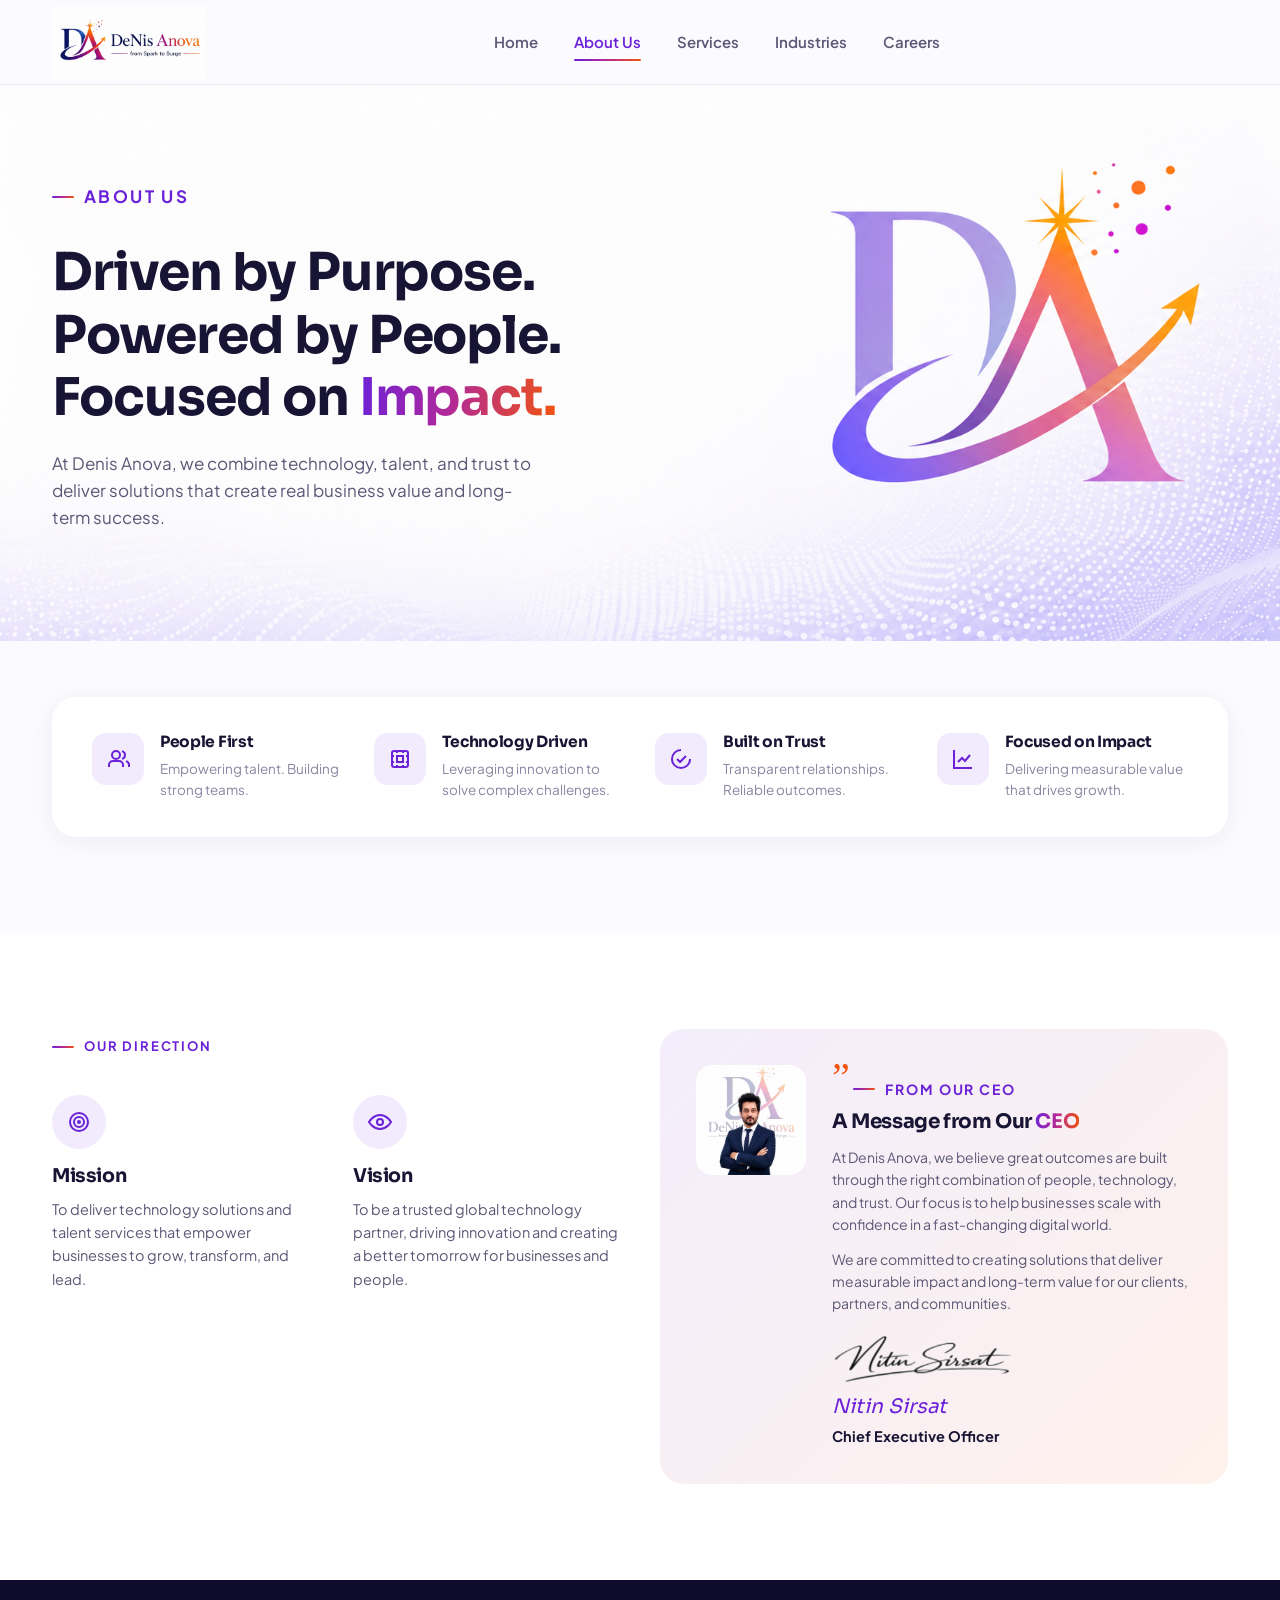
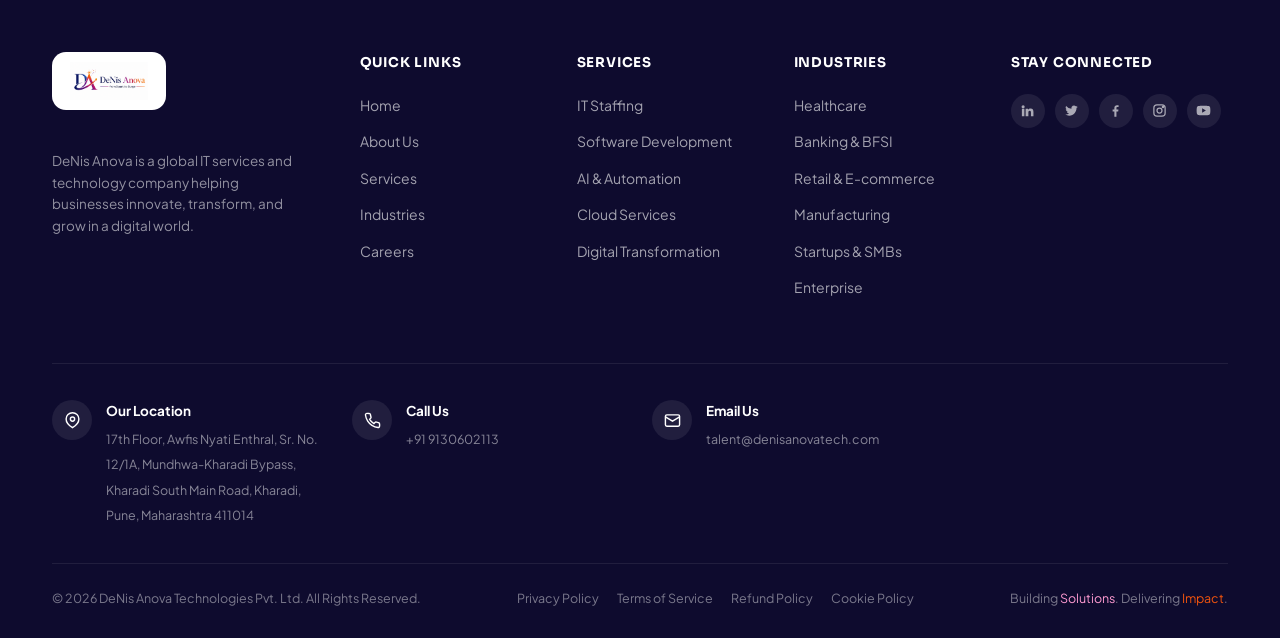
==== commit 4ecc9f7e: "Update about.html" ====
--- a/about.html
+++ b/about.html
@@ -5,6 +5,7 @@
 <meta name="viewport" content="width=device-width, initial-scale=1.0">
 <title>About Us | DeNis Anova</title>
 <meta name="description" content="Driven by purpose, powered by people, focused on impact — learn about DeNis Anova's mission, vision, and leadership.">
+  <link rel="canonical" href="https://denisanovatech.com/about.html">
 <link rel="preconnect" href="https://fonts.googleapis.com">
 <link href="https://fonts.googleapis.com/css2?family=Sora:wght@600;700;800&family=Plus+Jakarta+Sans:wght@400;500;600;700&display=swap" rel="stylesheet">
 <link rel="stylesheet" href="style.css">
@@ -29,12 +30,10 @@
     </nav>
 
     <div class="header-actions">
-      <a href="#" class="btn btn-primary" data-open-contact>
-        Contact Us
-        <svg viewBox="0 0 24 24" fill="none" stroke="currentColor" stroke-width="2.4" stroke-linecap="round"><path d="M5 12h14M13 6l6 6-6 6"/></svg>
-      </a>
-      <button class="nav-toggle" aria-label="Toggle menu"><span></span><span></span><span></span></button>
-    </div>
+  <button class="nav-toggle" aria-label="Toggle menu">
+    <span></span><span></span><span></span>
+  </button>
+</div>
   </div>
 </header>
 
@@ -132,7 +131,6 @@
           <li><a href="services.html">Services</a></li>
           <li><a href="industries.html">Industries</a></li>
           <li><a href="careers.html">Careers</a></li>
-          <li><a href="#" data-open-contact>Contact Us</a></li>
         </ul>
       </div>
 
@@ -144,7 +142,7 @@
           <li><a href="services.html">AI & Automation</a></li>
           <li><a href="services.html">Cloud Services</a></li>
           <li><a href="services.html">Digital Transformation</a></li>
-          <li><a href="services.html">Managed Services</a></li>
+    
         </ul>
       </div>
 
@@ -162,17 +160,14 @@
 
       <div class="footer-col newsletter">
         <h5>Stay Connected</h5>
-        <p>Subscribe to our newsletter for the latest insights, trends, and updates.</p>
-        <form class="subscribe-form" id="subscribe-form">
-          <input type="email" placeholder="Enter your email" required>
-          <button type="submit">Subscribe <svg viewBox="0 0 24 24" fill="none" stroke="currentColor" stroke-width="2.5" stroke-linecap="round"><path d="M5 12h14M13 6l6 6-6 6"/></svg></button>
+      
         </form>
         <div class="social-row">
-          <a href="#" aria-label="LinkedIn"><svg viewBox="0 0 24 24" fill="currentColor"><path d="M4.98 3.5a2.5 2.5 0 1 1 0 5 2.5 2.5 0 0 1 0-5zM3 9h4v12H3zM9 9h3.8v1.7h.1c.5-1 1.9-2 3.8-2 4.1 0 4.8 2.7 4.8 6.2V21h-4v-5.6c0-1.3 0-3-1.9-3s-2.2 1.5-2.2 2.9V21H9z"/></svg></a>
-          <a href="#" aria-label="Twitter"><svg viewBox="0 0 24 24" fill="currentColor"><path d="M22 5.9c-.7.3-1.5.6-2.3.7.8-.5 1.5-1.3 1.8-2.3-.8.5-1.7.8-2.6 1a4.1 4.1 0 0 0-7 3.7A11.6 11.6 0 0 1 3.4 4.6a4 4 0 0 0 1.3 5.5c-.6 0-1.3-.2-1.8-.5v.1c0 2 1.4 3.6 3.3 4a4 4 0 0 1-1.8.1 4.1 4.1 0 0 0 3.8 2.9A8.3 8.3 0 0 1 2 18.4a11.6 11.6 0 0 0 6.3 1.8c7.5 0 11.7-6.3 11.7-11.7v-.5c.8-.6 1.5-1.3 2-2.1z"/></svg></a>
-          <a href="#" aria-label="Facebook"><svg viewBox="0 0 24 24" fill="currentColor"><path d="M13.5 22v-8.4h2.8l.4-3.3h-3.2V8.1c0-1 .3-1.6 1.7-1.6h1.7V3.5c-.3 0-1.3-.1-2.5-.1-2.5 0-4.2 1.5-4.2 4.3v2.5H7.4v3.3h2.8V22z"/></svg></a>
-          <a href="#" aria-label="Instagram"><svg viewBox="0 0 24 24" fill="none" stroke="currentColor" stroke-width="2"><rect x="3" y="3" width="18" height="18" rx="5"/><circle cx="12" cy="12" r="4"/><circle cx="17.5" cy="6.5" r="1"/></svg></a>
-          <a href="#" aria-label="YouTube"><svg viewBox="0 0 24 24" fill="currentColor"><path d="M23 12s0-3.6-.5-5.2c-.3-1-1-1.7-2-2C18.9 4.3 12 4.3 12 4.3s-6.9 0-8.5.5c-1 .3-1.7 1-2 2C1 8.4 1 12 1 12s0 3.6.5 5.2c.3 1 1 1.7 2 2 1.6.5 8.5.5 8.5.5s6.9 0 8.5-.5c1-.3 1.7-1 2-2 .5-1.6.5-5.2.5-5.2zM9.8 15.5V8.5l6 3.5z"/></svg></a>
+          <a href="https://www.linkedin.com/company/denis-anova-technologies/" aria-label="LinkedIn"><svg viewBox="0 0 24 24" fill="currentColor"><path d="M4.98 3.5a2.5 2.5 0 1 1 0 5 2.5 2.5 0 0 1 0-5zM3 9h4v12H3zM9 9h3.8v1.7h.1c.5-1 1.9-2 3.8-2 4.1 0 4.8 2.7 4.8 6.2V21h-4v-5.6c0-1.3 0-3-1.9-3s-2.2 1.5-2.2 2.9V21H9z"/></svg></a>
+          <a href="https://x.com/DenisAnovatechs" aria-label="Twitter"><svg viewBox="0 0 24 24" fill="currentColor"><path d="M22 5.9c-.7.3-1.5.6-2.3.7.8-.5 1.5-1.3 1.8-2.3-.8.5-1.7.8-2.6 1a4.1 4.1 0 0 0-7 3.7A11.6 11.6 0 0 1 3.4 4.6a4 4 0 0 0 1.3 5.5c-.6 0-1.3-.2-1.8-.5v.1c0 2 1.4 3.6 3.3 4a4 4 0 0 1-1.8.1 4.1 4.1 0 0 0 3.8 2.9A8.3 8.3 0 0 1 2 18.4a11.6 11.6 0 0 0 6.3 1.8c7.5 0 11.7-6.3 11.7-11.7v-.5c.8-.6 1.5-1.3 2-2.1z"/></svg></a>
+          <a href="https://www.facebook.com/share/1DoYdJQCDT/" aria-label="Facebook"><svg viewBox="0 0 24 24" fill="currentColor"><path d="M13.5 22v-8.4h2.8l.4-3.3h-3.2V8.1c0-1 .3-1.6 1.7-1.6h1.7V3.5c-.3 0-1.3-.1-2.5-.1-2.5 0-4.2 1.5-4.2 4.3v2.5H7.4v3.3h2.8V22z"/></svg></a>
+          <a href="https://www.instagram.com/denis_anova_official?stkn=MTBzenprc3N3dzBy" aria-label="Instagram"><svg viewBox="0 0 24 24" fill="none" stroke="currentColor" stroke-width="2"><rect x="3" y="3" width="18" height="18" rx="5"/><circle cx="12" cy="12" r="4"/><circle cx="17.5" cy="6.5" r="1"/></svg></a>
+          <a href="https://youtube.com/@denisannova?si=gwkQJjdMJiNe5UNF" aria-label="YouTube"><svg viewBox="0 0 24 24" fill="currentColor"><path d="M23 12s0-3.6-.5-5.2c-.3-1-1-1.7-2-2C18.9 4.3 12 4.3 12 4.3s-6.9 0-8.5.5c-1 .3-1.7 1-2 2C1 8.4 1 12 1 12s0 3.6.5 5.2c.3 1 1 1.7 2 2 1.6.5 8.5.5 8.5.5s6.9 0 8.5-.5c1-.3 1.7-1 2-2 .5-1.6.5-5.2.5-5.2zM9.8 15.5V8.5l6 3.5z"/></svg></a>
         </div>
       </div>
     </div>
@@ -180,7 +175,7 @@
     <div class="footer-contact-row">
       <div class="footer-contact-item">
         <div class="ic"><svg viewBox="0 0 24 24" fill="none" stroke="currentColor" stroke-width="2"><path d="M21 10c0 7-9 12-9 12s-9-5-9-12a9 9 0 0 1 18 0z"/><circle cx="12" cy="10" r="3"/></svg></div>
-        <div><strong>Our Location</strong><span>Pune, Maharashtra, India</span></div>
+        <div><strong>Our Location</strong><span>17th Floor, Awfis Nyati Enthral, Sr. No. 12/1A, Mundhwa-Kharadi Bypass, Kharadi South Main Road, Kharadi, Pune, Maharashtra 411014</span></div>
       </div>
       <div class="footer-contact-item">
         <div class="ic"><svg viewBox="0 0 24 24" fill="none" stroke="currentColor" stroke-width="2"><path d="M22 16.9v3a2 2 0 0 1-2.2 2 19.8 19.8 0 0 1-8.6-3.1 19.5 19.5 0 0 1-6-6 19.8 19.8 0 0 1-3.1-8.6A2 2 0 0 1 4.1 2h3a2 2 0 0 1 2 1.7c.1 1 .3 2 .7 3a2 2 0 0 1-.4 2.1L8 10.3a16 16 0 0 0 6 6l1.5-1.5a2 2 0 0 1 2.1-.4c1 .4 2 .6 3 .7a2 2 0 0 1 1.4 2.1z"/></svg></div>
@@ -188,12 +183,9 @@
       </div>
       <div class="footer-contact-item">
         <div class="ic"><svg viewBox="0 0 24 24" fill="none" stroke="currentColor" stroke-width="2"><rect x="2" y="4" width="20" height="16" rx="2"/><path d="m2 7 10 6 10-6"/></svg></div>
-        <div><strong>Email Us</strong><span>info@denisanova.tech</span></div>
-      </div>
-      <div class="footer-contact-item">
-        <div class="ic"><svg viewBox="0 0 24 24" fill="none" stroke="currentColor" stroke-width="2"><circle cx="12" cy="12" r="10"/><path d="M2 12h20M12 2a15 15 0 0 1 0 20 15 15 0 0 1 0-20z"/></svg></div>
-        <div><strong>Visit Us</strong><span>www.denisanova.tech</span></div>
-      </div>
+        <div><strong>Email Us</strong><span>talent@denisanovatech.com</span></div>
+      </div>
+      
     </div>
 
     <div class="footer-bottom">
@@ -208,63 +200,7 @@
     </div>
   </div>
 </footer>
-
-<!-- ============================= CONTACT MODAL ============================= -->
-<div class="modal-overlay" id="contact-modal">
-  <div class="modal-box">
-    <div class="modal-side">
-      <div>
-        <div class="logo">
-          <span class="logo-mark">DA</span>
-          <span class="logo-text"><span class="name" style="color:#fff;">DeNis <span>Anova</span></span></span>
-        </div>
-        <h3>Let's Build Something Great Together.</h3>
-        <p>Have a question, idea, or project in mind? We'd love to hear from you. Fill out the form and our team will get back to you shortly.</p>
-      </div>
-      <div class="modal-contact-list">
-        <a href="mailto:ceo@denisanova.tech"><span class="ic"><svg viewBox="0 0 24 24" fill="none" stroke="currentColor" stroke-width="2"><rect x="2" y="4" width="20" height="16" rx="2"/><path d="m2 7 10 6 10-6"/></svg></span> ceo@denisanova.tech</a>
-        <a href="tel:+918530602113"><span class="ic"><svg viewBox="0 0 24 24" fill="none" stroke="currentColor" stroke-width="2"><path d="M22 16.9v3a2 2 0 0 1-2.2 2 19.8 19.8 0 0 1-8.6-3.1 19.5 19.5 0 0 1-6-6 19.8 19.8 0 0 1-3.1-8.6A2 2 0 0 1 4.1 2h3a2 2 0 0 1 2 1.7c.1 1 .3 2 .7 3a2 2 0 0 1-.4 2.1L8 10.3a16 16 0 0 0 6 6l1.5-1.5a2 2 0 0 1 2.1-.4c1 .4 2 .6 3 .7a2 2 0 0 1 1.4 2.1z"/></svg></span> +91 8530602113</a>
-        <span><span class="ic"><svg viewBox="0 0 24 24" fill="none" stroke="currentColor" stroke-width="2"><path d="M21 10c0 7-9 12-9 12s-9-5-9-12a9 9 0 0 1 18 0z"/><circle cx="12" cy="10" r="3"/></svg></span> Pune, Maharashtra, India</span>
-        <a href="https://www.denisanova.tech" target="_blank" rel="noopener"><span class="ic"><svg viewBox="0 0 24 24" fill="none" stroke="currentColor" stroke-width="2"><circle cx="12" cy="12" r="10"/><path d="M2 12h20M12 2a15 15 0 0 1 0 20 15 15 0 0 1 0-20z"/></svg></span> www.denisanova.tech</a>
-      </div>
-    </div>
-
-    <div class="modal-form">
-      <button class="modal-close" data-close-contact aria-label="Close"><svg viewBox="0 0 24 24" fill="none" stroke="currentColor" stroke-width="2.4" stroke-linecap="round"><path d="M6 6l12 12M18 6 6 18"/></svg></button>
-      <form id="contact-form">
-        <h3>Send us a Message</h3>
-        <div class="form-row">
-          <div class="field"><input type="text" placeholder="Full Name *" required><span class="field-icon"><svg viewBox="0 0 24 24" fill="none" stroke="currentColor" stroke-width="2"><circle cx="12" cy="8" r="4"/><path d="M4 21c0-4 3.5-7 8-7s8 3 8 7"/></svg></span></div>
-          <div class="field"><input type="email" placeholder="Work Email *" required><span class="field-icon"><svg viewBox="0 0 24 24" fill="none" stroke="currentColor" stroke-width="2"><rect x="2" y="4" width="20" height="16" rx="2"/><path d="m2 7 10 6 10-6"/></svg></span></div>
-        </div>
-        <div class="field field-full"><input type="text" placeholder="Company Name"><span class="field-icon"><svg viewBox="0 0 24 24" fill="none" stroke="currentColor" stroke-width="2"><rect x="4" y="3" width="16" height="18" rx="1"/><path d="M9 7h1M14 7h1M9 11h1M14 11h1M9 15h1M14 15h1"/></svg></span></div>
-        <div class="field field-full">
-          <select required>
-            <option value="" selected disabled>Subject / Service Interested In</option>
-            <option>IT Staffing</option>
-            <option>Software Development</option>
-            <option>Cloud Services</option>
-            <option>Artificial Intelligence</option>
-            <option>Digital Transformation</option>
-            <option>IT Consulting</option>
-            <option>Managed Services</option>
-            <option>Careers</option>
-            <option>Other</option>
-          </select>
-        </div>
-        <div class="field field-full"><textarea placeholder="Your Message"></textarea></div>
-        <button type="submit" class="btn btn-primary btn-block">Send Message <svg viewBox="0 0 24 24" fill="none" stroke="currentColor" stroke-width="2.4" stroke-linecap="round"><path d="M5 12h14M13 6l6 6-6 6"/></svg></button>
-        <div class="form-note"><svg viewBox="0 0 24 24" fill="none" stroke="currentColor" stroke-width="2"><path d="M12 2 4 6v6c0 5 3.5 8.5 8 10 4.5-1.5 8-5 8-10V6l-8-4z"/></svg> We respect your privacy. Your information is safe with us.</div>
-      </form>
-      <div class="form-success" id="form-success">
-        <svg viewBox="0 0 24 24" fill="none" stroke="currentColor" stroke-width="1.6"><circle cx="12" cy="12" r="10"/><path d="m8 12 3 3 5-6"/></svg>
-        <h4>Message sent!</h4>
-        <p>Thanks for reaching out — our team will get back to you shortly.</p>
-      </div>
-    </div>
-  </div>
-</div>
-
+        
 <script src="script.js"></script>
 </body>
 </html>
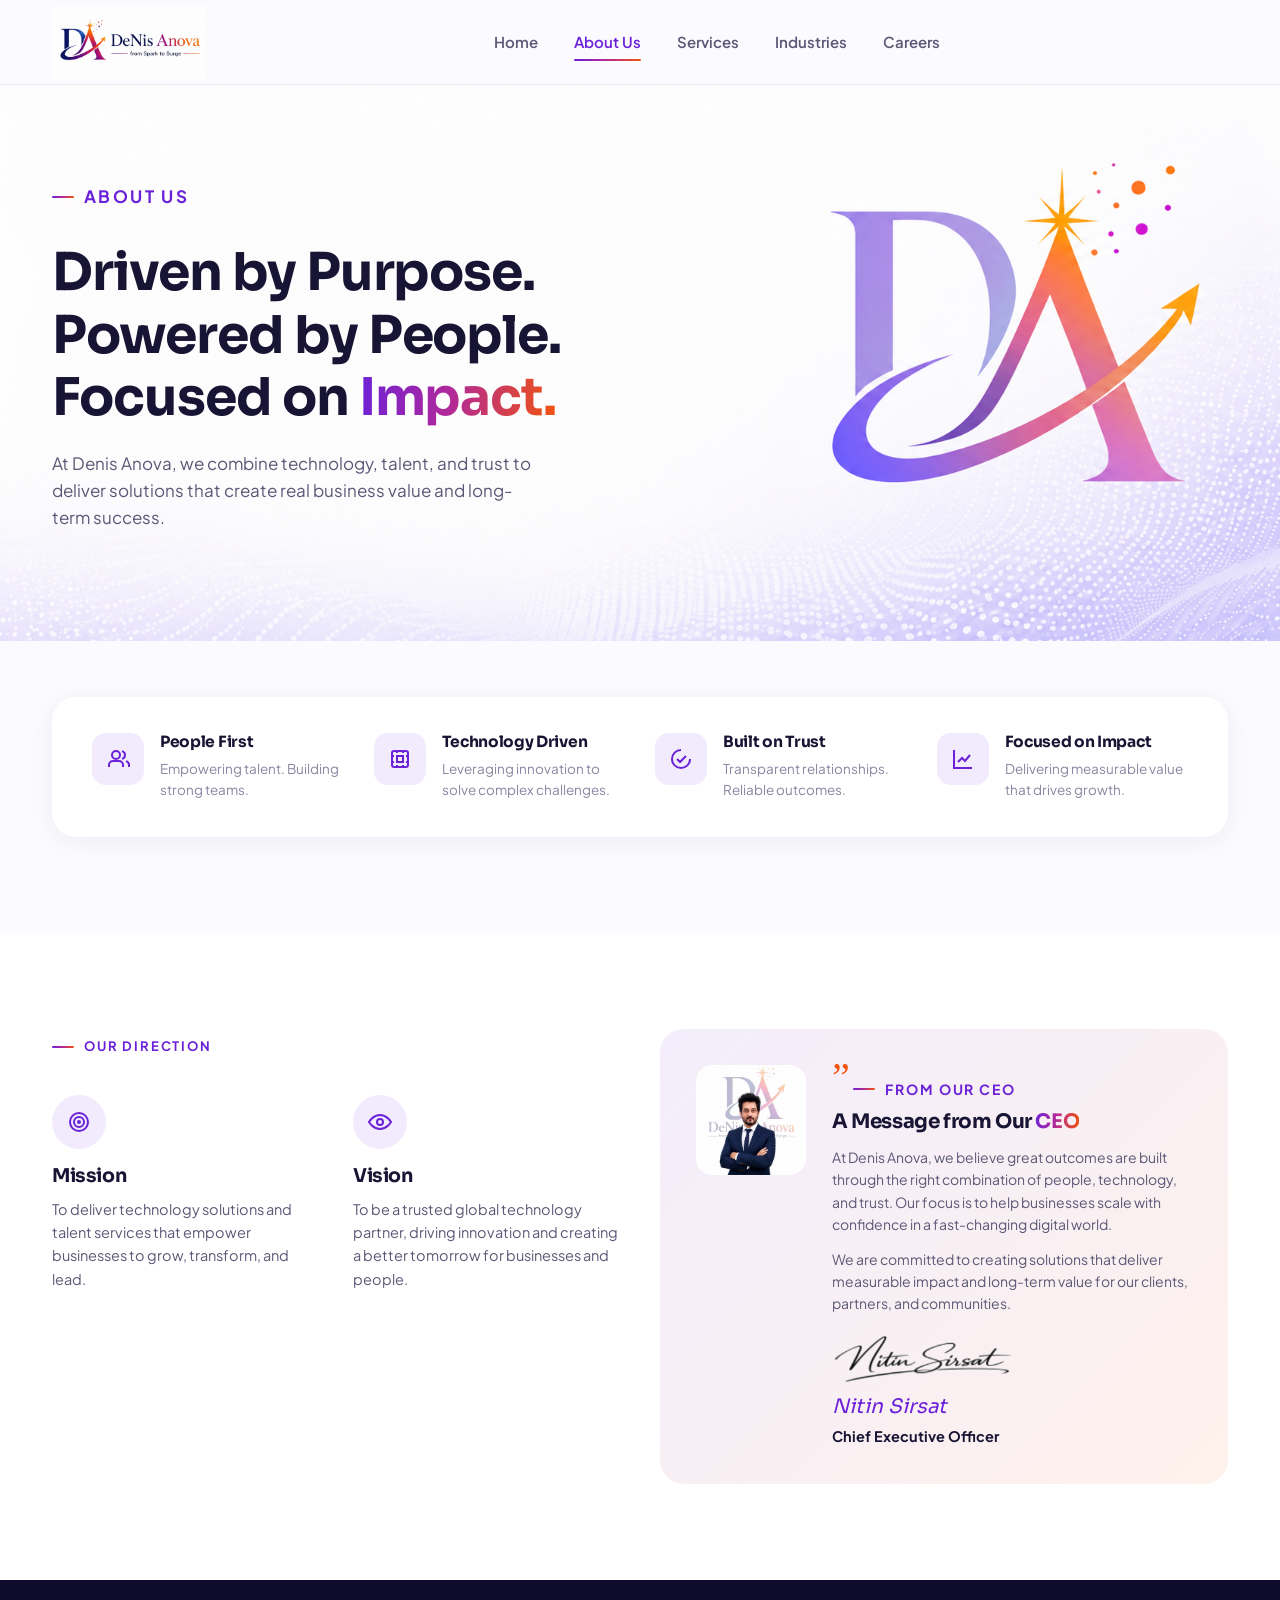
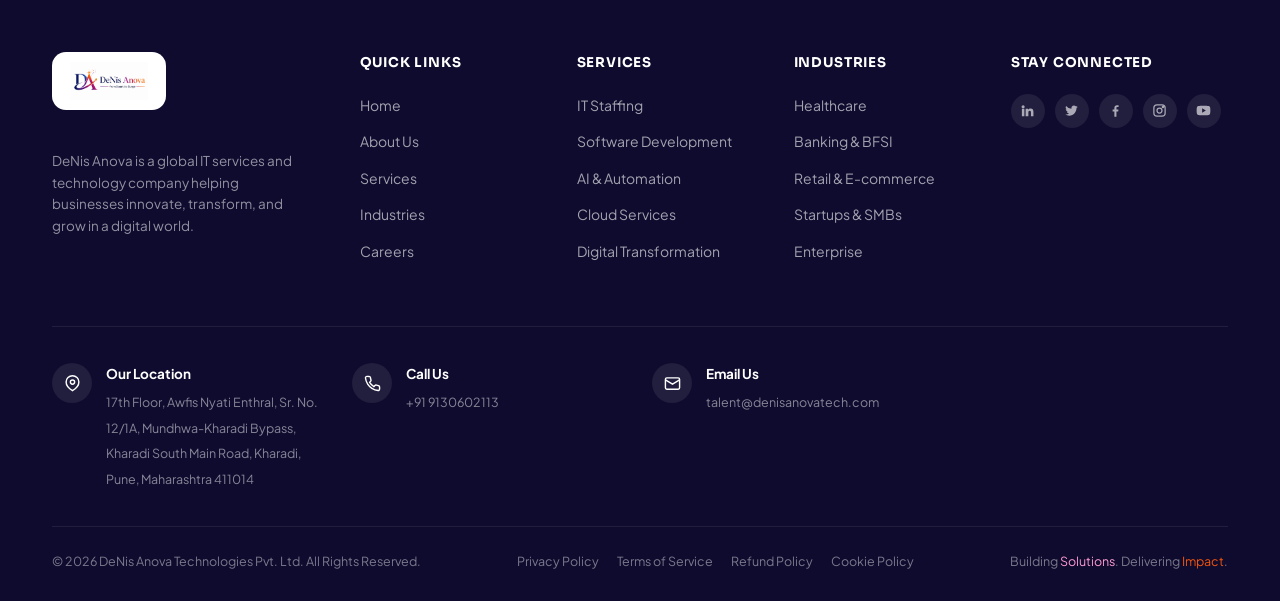
==== commit 5ace1acf: "Remove Manufacturing from industries list Removed 'Manufacturing' industry link from the list." ====
--- a/about.html
+++ b/about.html
@@ -152,7 +152,6 @@
           <li><a href="industries.html">Healthcare</a></li>
           <li><a href="industries.html">Banking & BFSI</a></li>
           <li><a href="industries.html">Retail & E-commerce</a></li>
-          <li><a href="industries.html">Manufacturing</a></li>
           <li><a href="industries.html">Startups & SMBs</a></li>
           <li><a href="industries.html">Enterprise</a></li>
         </ul>
